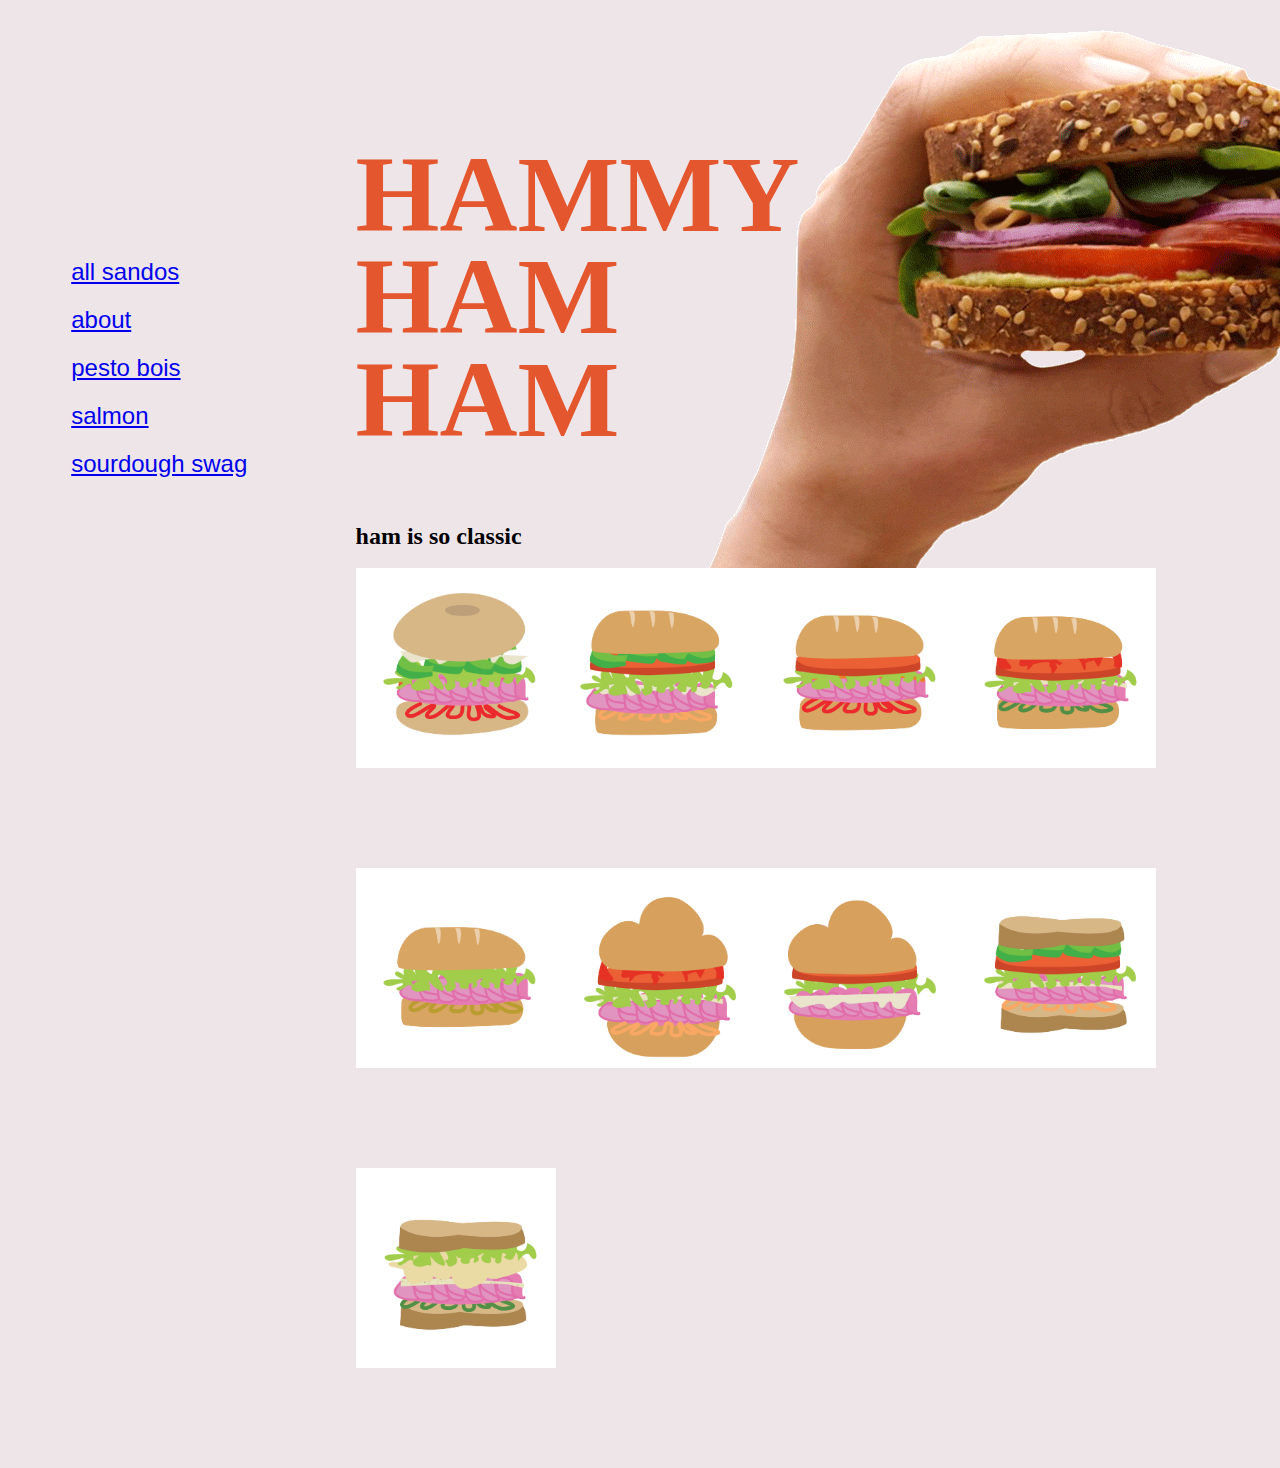
==== scripts/hammyhamham.html @ 5252bf29 "Add files via upload" ====
<html>
<head><!-- metadata I guess -->
	<meta charset="UTF-8">
	<meta name="description" content="SANDOS">
	<meta name="keywords" content="HTML, CSS, JavaScript">
	<meta name="author" content="China Qin">
	<meta name="viewport" content="width=device-width, initial-scale=1.0">
	<link rel="stylesheet" type="text/css" href="css2.css">	
</head>

<div class= header>
		<div class="headerfloatleft">
				<nav class="navigation">
			<ul>
  				<li><a href="home.html">all sandos</a></li>
  				<li><a href="about.html">about</a></li>
 			 	<li><a href="pestobois.html">pesto bois</a></li>
 			 	<li><a href="hammyhamham.html">salmon</a></li>
 			 	<li><a href="sourdough.html">sourdough swag</a></li>
			</ul>
			</nav>
		</div>
		<div class= "headerfloatright">
			<h1>HAMMY HAM HAM</h1>
			<h2>ham is so classic</h2>
			<div class= allsandosgallery>
				<div class= gallery>
					<img src="../images/ham-04.png" width= 200
     height=auto>
				</div>
				<div class= gallery>
					<img src="../images/ham-08.png" width= 200
     height=auto>
				</div>
				<div class= gallery>
					<img src="../images/ham-09.png" width= 200
     height=auto>
				</div>
				<div class= gallery>
					<img src="../images/ham-12.png" width= 200
     height=auto>
				</div>
				<div class= gallery>
					<img src="../images/ham-15.png" width= 200
     height=auto>
				</div>
				<div class= gallery>
					<img src="../images/ham-17.png" width= 200
     height=auto>
				</div>
				<div class= gallery>
					<img src="../images/ham-19.png" width= 200
     height=auto>
				</div>
				<div class= gallery>
					<img src="../images/ham-23.png" width= 200
     height=auto>
				</div>
				<div class= gallery>
					<img src="../images/ham-24.png" width= 200
     height=auto>
				</div>


			</div>
		</div>
</div>
		<div class= bigsando>
				<img src="../images/sandogif.gif">
		</div>

	
		
</div>

</html>
---- scripts/css2.css ----
@font-face { font-family: DelaGothicOne; src: url('../fonts/DelaGothicOne-Regular.ttf'); } 
@font-face { font-family: GT Walsheim; src: url('../fonts/GT-Walsheim-Condensed-Regular-Trial.otf'); } 

body {background-color: #EEE5E9}

h1 {
  font-family: DelaGothicOne, Caslon, Times New Roman, serif;
  color: #E4572E;
  font-size: 108;
  line-height: 95%;
  z-index: 0;
  width: 200px;
}

h2 {
  font-family: GT Walsheim, Caslon, Times New Roman, serif;
  color: #000000;
  font-size: 24;
  line-height: 100%;
}

h3 {
  font-family: GT Walsheim, Caslon, Times New Roman, serif;
  color: #FF0000;
  font-size: 48 pt;
}

h4 {

  color: #000000;
  font-size: 12 pt;
}

ul {
  list-style-type: none;
  display: inline;
}

.navigation {

  align-items: left;
  font-family: GT Walsheim, Arial, sans-serif;
}


.header {
  padding: 5%;
  width:  auto;
  height: 650px;
}


.headerfloatleft {
  width:  20%;
  float: left;
  font-family: GT Walsheim, Caslon, Times New Roman, serif;
  color: #000000;
  font-size: 24;
  line-height: 200%;
    position: absolute;
  top:  200px;
}

.headerfloatright{
  width: 75%;
  float: right;
  height: 500;
  display: inline;
}

.bigsando {
  width: 400px;
  height: auto;
  position: absolute;
  top:  0px;
  left: 650px;
  z-index: -1;
}

 .allsandosgallery {

  display: flex;
  align-items: flex-start;
  flex-wrap: wrap;
  ustify-content: space-around;

 }

.gallery{
    width: 200px;
  height: 300px;
  object-fit: cover;

}
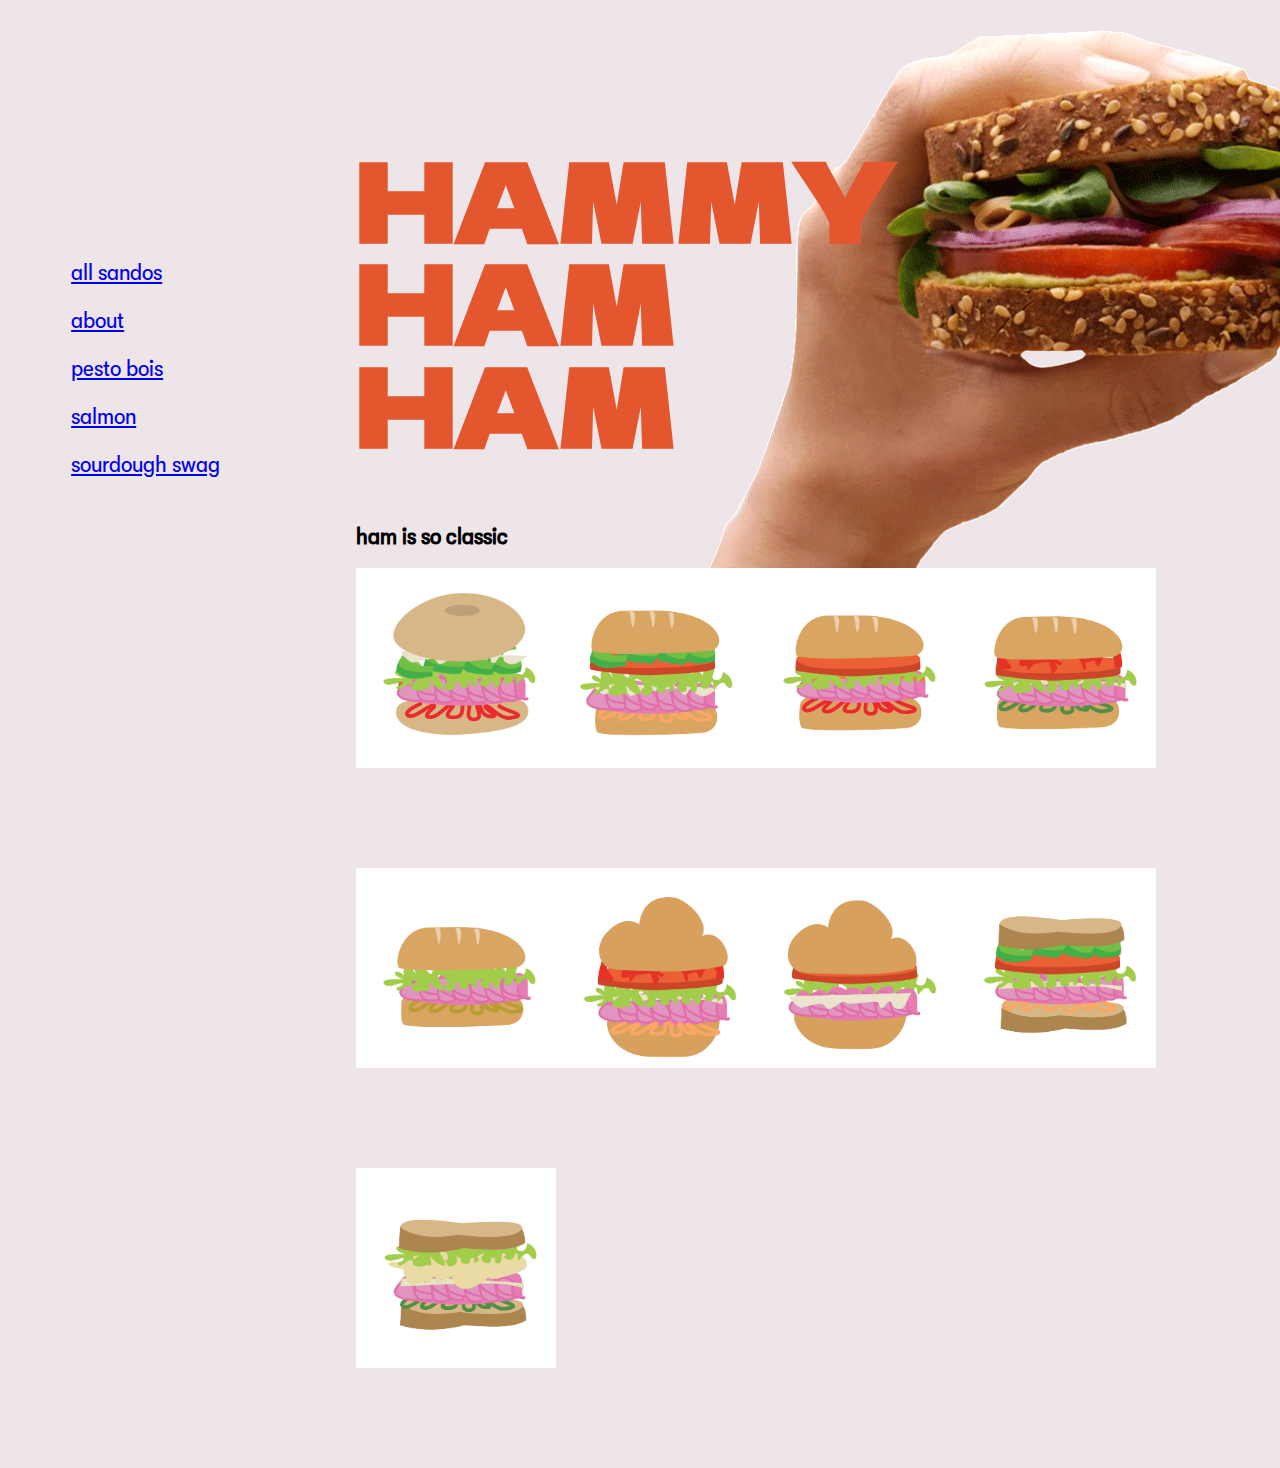
==== commit de79dc9a: "Add files via upload" ====
--- a/scripts/hammyhamham.html
+++ b/scripts/hammyhamham.html
@@ -12,7 +12,7 @@
 		<div class="headerfloatleft">
 				<nav class="navigation">
 			<ul>
-  				<li><a href="home.html">all sandos</a></li>
+  				<li><a href="../index.html">all sandos</a></li>
   				<li><a href="about.html">about</a></li>
  			 	<li><a href="pestobois.html">pesto bois</a></li>
  			 	<li><a href="hammyhamham.html">salmon</a></li>
